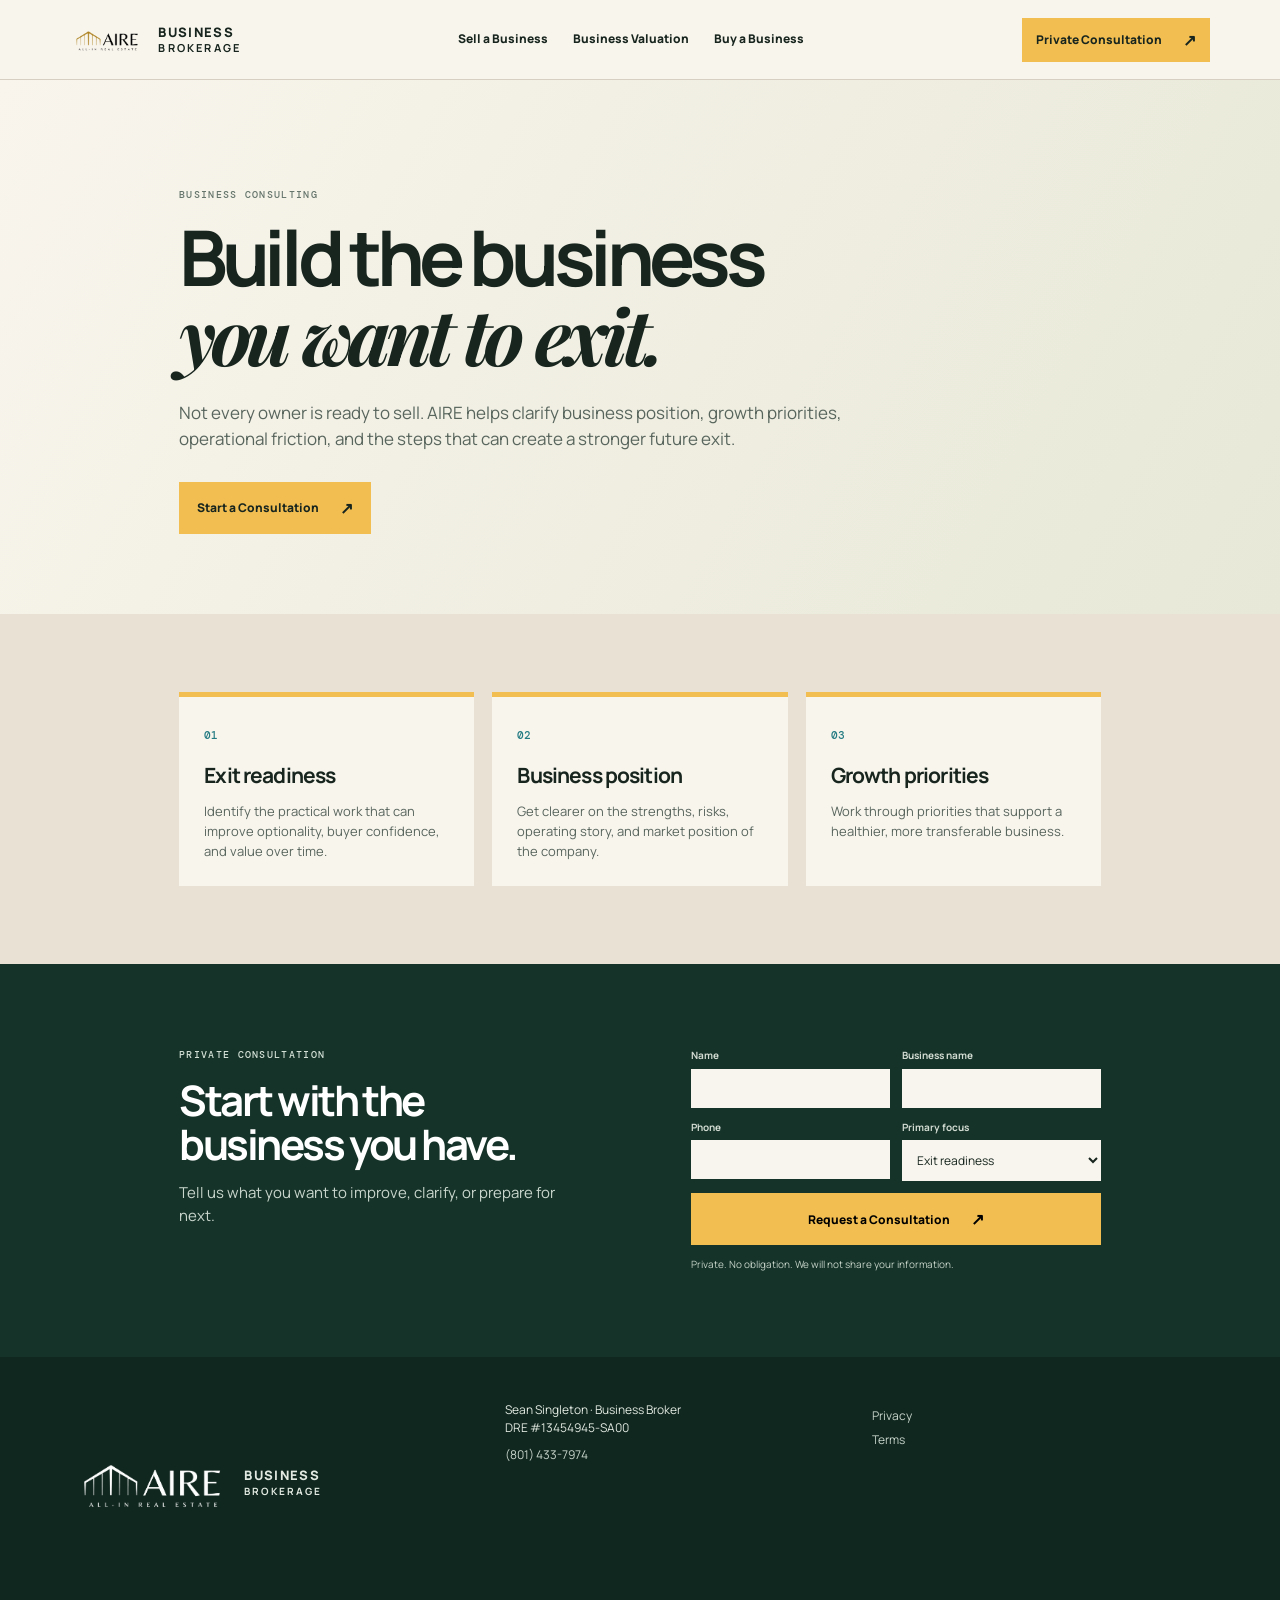
==== business-consulting.html @ a619235a "Add dedicated business brokerage conversion pages" ====
<!doctype html>
<html lang="en">
  <head><meta charset="utf-8" /><meta name="viewport" content="width=device-width, initial-scale=1" /><title>Business Consulting | AIRE Business Brokerage</title><meta name="description" content="Business consulting for owners planning growth, operational improvements, or a future exit." /><link rel="stylesheet" href="styles.css" /></head>
  <body>
    <header class="site-header"><a class="brand" href="index.html"><img src="assets/aire-logo-transparent-v2.png" alt="AIRE" /><span>BUSINESS<br /><b>BROKERAGE</b></span></a><nav><a href="sell-a-business.html">Sell a Business</a><a href="business-valuation.html">Business Valuation</a><a href="buy-a-business.html">Buy a Business</a></nav><a class="button button-small" href="#consult">Private Consultation <span>↗</span></a></header>
    <main class="conversion-page"><section class="page-hero"><p class="eyebrow">BUSINESS CONSULTING</p><h1>Build the business<br /><em>you want to exit.</em></h1><p>Not every owner is ready to sell. AIRE helps clarify business position, growth priorities, operational friction, and the steps that can create a stronger future exit.</p><a class="button" href="#consult">Start a Consultation <span>↗</span></a></section><section class="page-grid"><article><span>01</span><h2>Exit readiness</h2><p>Identify the practical work that can improve optionality, buyer confidence, and value over time.</p></article><article><span>02</span><h2>Business position</h2><p>Get clearer on the strengths, risks, operating story, and market position of the company.</p></article><article><span>03</span><h2>Growth priorities</h2><p>Work through priorities that support a healthier, more transferable business.</p></article></section><section class="form-panel" id="consult"><div><p class="eyebrow">PRIVATE CONSULTATION</p><h2>Start with the business you have.</h2><p>Tell us what you want to improve, clarify, or prepare for next.</p></div><form action="mailto:saltlakesingleton@gmail.com" method="post" enctype="text/plain"><label>Name<input required name="Name" /></label><label>Business name<input required name="Business name" /></label><label>Phone<input required name="Phone" type="tel" /></label><label>Primary focus<select name="Focus"><option>Exit readiness</option><option>Business position</option><option>Growth strategy</option><option>Other</option></select></label><button class="button" type="submit">Request a Consultation <span>↗</span></button><small>Private. No obligation. We will not share your information.</small></form></section></main>
    <footer><div class="footer-brand"><div class="brand"><img src="assets/aire-logo-transparent-v2.png" alt="AIRE" /><span>BUSINESS<br /><b>BROKERAGE</b></span></div></div><div class="footer-contact"><p>Sean Singleton · Business Broker<br /><span class="license">DRE #13454945-SA00</span></p><a href="tel:+18014337974">(801) 433-7974</a></div><div><a href="privacy.html">Privacy</a><a href="terms.html">Terms</a></div></footer>
  </body>
</html>
---- styles.css ----
@import url('https://fonts.googleapis.com/css2?family=DM+Mono:wght@400;500&family=Manrope:wght@400;500;600;700;800&family=Playfair+Display:ital,wght@0,600;0,700;1,600;1,700&display=swap');
:root{--ink:#17251e;--deep:#153329;--cream:#f8f5ed;--sand:#e9e2d4;--gold:#f2be52;--orange:#d95d39;--line:#d7d0c2;--muted:#58655d}*{box-sizing:border-box}html{scroll-behavior:smooth}body{margin:0;color:var(--ink);font:15px/1.55 Manrope,Arial,sans-serif;background:var(--cream)}a{text-decoration:none;color:inherit}.site-header{height:80px;position:sticky;top:0;z-index:4;background:rgba(248,245,237,.97);border-bottom:1px solid var(--line);padding:0 5.5vw;display:flex;align-items:center;justify-content:space-between;gap:25px}.brand{display:flex;align-items:center;gap:10px;font-size:11px;line-height:1.1;font-weight:800;letter-spacing:.12em}.brand b{font-size:10px;letter-spacing:.2em}.mark{width:37px;height:37px;display:grid;place-items:center;background:var(--orange);color:#fff;font-size:10px;border-radius:50%;letter-spacing:-.08em;font-weight:800}.site-header nav{display:flex;gap:25px;font-size:12px;font-weight:800}.site-header nav a:hover,.text-link:hover{color:var(--orange)}.button{border:0;cursor:pointer;background:var(--gold);font:800 12px Manrope,sans-serif;padding:15px 18px;display:inline-flex;align-items:center;justify-content:center;gap:21px;transition:transform .2s,background .2s}.button:hover{background:#ffd170;transform:translateY(-2px)}.button-small{padding:11px 14px}.text-link{font-weight:800;font-size:12px;display:inline-flex;gap:9px;align-items:center}.text-link span,.button span{font-size:16px}.hero{padding:82px 5.5vw 73px;min-height:680px;display:grid;grid-template-columns:1.07fr .93fr;gap:9vw;background:radial-gradient(circle at 83% 14%,#efe2b7 0,#efe2b700 28%),linear-gradient(120deg,#f9f5ed,#e7e8d7)}.eyebrow{font:500 10px 'DM Mono',monospace;letter-spacing:.13em;color:#65756b;margin:0 0 17px}.hero h1,.intro h2,.dark-section h2,.buy-section h2,.proof-section h2,.faq h2,.cta h2{font-size:clamp(41px,5.1vw,73px);letter-spacing:-.06em;line-height:1.02;margin:0}.hero h1 em{font-family:'Playfair Display',Georgia,serif}.hero-copy>p:not(.eyebrow){font-size:17px;max-width:620px;color:#46574d;margin:27px 0}.hero-actions{display:flex;align-items:center;gap:29px;margin-top:33px}.hero-proof{display:flex;gap:22px;flex-wrap:wrap;margin-top:87px;font:500 10px 'DM Mono',monospace;letter-spacing:.11em}.hero-proof span{border-top:1px solid var(--ink);padding-top:8px}.valuation-card{align-self:center;background:var(--deep);color:#fff;padding:35px 38px;box-shadow:14px 14px 0 var(--orange)}.valuation-card .eyebrow{color:#c6d6c9}.valuation-card h2{font-size:30px;line-height:1.1;letter-spacing:-.04em;margin:0}.valuation-card>p:not(.eyebrow){font-size:13px;color:#c8d4cb}.valuation-card form{display:grid;grid-template-columns:1fr 1fr;gap:12px;margin-top:21px}.valuation-card label{font-size:10px;font-weight:700;color:#d2dbd2}.valuation-card input,.valuation-card select{width:100%;display:block;margin-top:5px;border:0;border-radius:0;padding:10px;background:#f7f5ed;color:var(--ink);font:12px Manrope}.valuation-card form button{grid-column:1/-1;margin-top:4px}.valuation-card small{display:block;margin-top:13px;color:#b9c9bd;font-size:10px}.trust-bar{background:var(--orange);padding:23px 5.5vw;color:#1c261f;display:grid;grid-template-columns:repeat(3,1fr);gap:35px}.trust-bar div{border-left:1px solid rgba(0,0,0,.4);padding-left:15px}.trust-bar b{display:block;font-size:13px}.trust-bar span{font-size:11px}.intro{padding:116px 5.5vw}.intro-grid{display:grid;grid-template-columns:1.1fr .9fr;gap:10vw}.intro h2{font-size:52px}.intro-grid div>p{font-size:17px;color:var(--muted);margin:0 0 24px}.steps{display:grid;grid-template-columns:repeat(4,1fr);border-top:1px solid var(--line);margin-top:63px}.steps article{padding:23px 22px 5px 0;border-bottom:1px solid var(--line)}.steps article:not(:last-child){margin-right:24px}.steps b,.feature-grid span{font:500 11px 'DM Mono';color:var(--orange)}.steps h3{font-size:16px;margin:12px 0 6px}.steps p{font-size:12px;color:var(--muted);margin:0}.dark-section{background:var(--deep);color:white;padding:107px 5.5vw}.dark-section .eyebrow{color:#c2d3c3}.split{display:grid;grid-template-columns:1.15fr .85fr;gap:10vw;align-items:end}.split h2{font-size:55px}.split p{font-size:17px;color:#c5d1c8;margin:0}.feature-grid{margin-top:60px;display:grid;grid-template-columns:repeat(4,1fr);gap:18px}.feature-grid article{border-top:1px solid #66776c;padding-top:19px}.feature-grid h3{font-size:15px;margin:13px 0 8px}.feature-grid p{color:#b7c6ba;font-size:12px;margin:0}.buy-section{padding:112px 5.5vw;display:grid;grid-template-columns:1.1fr .9fr;gap:10vw;background:#e4e7dc}.buy-section h2{font-size:54px}.buy-section>div>p:not(.eyebrow){font-size:16px;max-width:590px;color:var(--muted);margin:22px 0 28px}.buy-section aside{padding:32px;background:var(--cream);border-top:6px solid var(--gold)}.buy-section aside>p{font:500 10px 'DM Mono';letter-spacing:.12em}.buy-section aside h3{font-size:26px;line-height:1.1;letter-spacing:-.04em;margin:22px 0}.buy-section ul{list-style:none;padding:0;margin:0}.buy-section li{padding:11px 0;border-top:1px solid var(--line);font-size:12px;font-weight:700}.buy-section li:before{content:'↗';color:var(--orange);margin-right:10px}.proof-section{padding:112px 5.5vw}.proof-section h2{font-size:52px;max-width:920px}.proof-grid{margin-top:55px;display:grid;grid-template-columns:repeat(3,1fr);gap:22px}.proof-grid article{padding:27px;background:var(--sand)}.proof-grid b{font-size:19px}.proof-grid p{font-size:13px;color:var(--muted)}.faq{padding:110px 16vw;background:#f1eee7}.faq h2{font-size:54px;margin-bottom:42px}.faq details{border-top:1px solid #beb9ae;padding:18px 0}.faq details:last-child{border-bottom:1px solid #beb9ae}.faq summary{cursor:pointer;font-size:16px;font-weight:800;list-style:none;display:flex;justify-content:space-between}.faq summary:after{content:'+';color:var(--orange);font-size:22px}.faq details[open] summary:after{content:'–'}.faq details p{max-width:780px;color:var(--muted);font-size:13px}.cta{text-align:center;padding:125px 5.5vw;background:var(--orange)}.cta .eyebrow{color:#35271d}.cta h2{font-size:62px}.cta>p:not(.eyebrow){font-size:16px}.cta div{display:flex;justify-content:center;align-items:center;gap:27px;margin-top:28px}footer{padding:44px 5.5vw;background:#10271f;color:#e1e9e1;display:grid;grid-template-columns:1.2fr 1fr 1fr;gap:30px;font-size:12px}footer a{display:block;margin:6px 0;color:#c7d4cb}footer a:hover{color:var(--gold)}footer p{margin:0 0 8px}
@media(max-width:850px){.site-header{padding:0 5vw}.site-header nav,.button-small{display:none}.hero,.intro-grid,.split,.buy-section{grid-template-columns:1fr;gap:45px}.hero,.intro,.dark-section,.buy-section,.proof-section,.cta{padding-left:5vw;padding-right:5vw}.hero{padding-top:60px}.valuation-card{padding:28px 23px}.hero-proof{margin-top:50px}.trust-bar{grid-template-columns:1fr;padding:22px 5vw;gap:15px}.steps,.feature-grid,.proof-grid{grid-template-columns:1fr 1fr}.steps article:not(:last-child){margin-right:0}.faq{padding:75px 5vw}.hero h1,.intro h2,.dark-section h2,.buy-section h2,.proof-section h2,.faq h2,.cta h2{font-size:41px}.cta div,.hero-actions{flex-wrap:wrap}footer{grid-template-columns:1fr;padding:36px 5vw}}
.brand img{width:74px;height:74px;object-fit:contain;flex:0 0 auto}.site-header .brand{gap:14px}.site-header .brand span{font-size:13px}.site-header .brand b{font-size:11px}footer .brand img{width:82px;height:82px}footer .brand span{font-size:13px}
.google-link{margin-top:26px;display:inline-flex;align-items:center;gap:10px;font-size:12px;font-weight:800;color:var(--deep);border-bottom:2px solid var(--orange);padding-bottom:5px}.google-link span{font-size:16px}.google-link img,.footer-google img{width:17px;height:17px;object-fit:contain}.footer-google{display:flex;align-items:center;gap:7px}.footer-brand{display:flex;flex-direction:column;align-items:flex-start;gap:13px}.footer-contact .ibba-badge{display:block;margin-top:16px}.ibba-badge img{display:block;width:142px;height:auto;object-fit:contain;opacity:.94}
footer .brand img{filter:brightness(0) invert(1);opacity:1}
footer .brand img{width:164px;height:164px}
.abc4-section{padding:105px 5.5vw;display:grid;grid-template-columns:1.15fr .85fr;gap:10vw;background:#e3dac9}.abc4-section h2{font-size:clamp(40px,4.7vw,64px);letter-spacing:-.06em;line-height:1.04;margin:0}.abc4-section>div>p:not(.eyebrow){font-size:17px;color:var(--muted);max-width:650px;margin:23px 0}.abc4-section figure{margin:0;position:relative;min-height:425px;background:#151b1d;overflow:hidden}.abc4-section figure>img{width:100%;height:100%;position:absolute;inset:0;object-fit:cover;object-position:center 28%;filter:saturate(.92) contrast(1.04)}.abc4-section figcaption{position:absolute;left:0;right:0;bottom:0;background:linear-gradient(transparent,rgba(9,17,18,.96) 48%);padding:68px 29px 25px;color:#fff;display:flex;flex-direction:column}.abc4-section figcaption span{font:500 11px 'DM Mono';letter-spacing:.17em;color:var(--gold)}.abc4-section figcaption b{font-size:28px;line-height:1;letter-spacing:-.05em;margin:12px 0}.abc4-section figcaption i{font:500 9px 'DM Mono';letter-spacing:.09em;color:#d6e1da}@media(max-width:850px){.abc4-section{grid-template-columns:1fr;padding:75px 5vw;gap:38px}.abc4-section figure{min-height:460px}}
.site-header{background:rgba(247,250,252,.97)}

/* AIRE blue palette — replaces the prior warm gold/yellow system. */
:root{--cream:#f7fafc;--sand:#e3edf4;--gold:#3d8fc2;--line:#cedde6;--muted:#50636e}
.button:hover{background:#63add7}
.hero{background:radial-gradient(circle at 83% 14%,#d5e8f3 0,#d5e8f300 28%),linear-gradient(120deg,#f7fafc,#e7f1f6)}
.valuation-card input,.valuation-card select{background:#f9fcfe}
.buy-section{background:#e7f1f6}
.abc4-section{background:#dbeaf3}
.faq{background:#eef4f8}
.faq details,.faq details:last-child{border-color:#c8d8e2}

/* Accent swap: red/orange surfaces become AIRE blue; blue surfaces become refined red. */
:root{--cream:#fcf8f7;--sand:#f3e7e3;--gold:#c95b4b;--orange:#3d8fc2;--line:#e2cdc6;--muted:#5f5c61}
.button:hover{background:#df7a6a}
.hero{background:radial-gradient(circle at 83% 14%,#f3deda 0,#f3deda00 28%),linear-gradient(120deg,#fcf8f7,#f7ebe8)}
.buy-section{background:#f7eae7}
.abc4-section{background:#f2dfda}
.faq{background:#f9efed}
.faq details,.faq details:last-child{border-color:#dfc8c1}

/* Original template palette restored. */
:root{--ink:#17251e;--deep:#153329;--cream:#f8f5ed;--sand:#e9e2d4;--gold:#f2be52;--orange:#d95d39;--line:#d7d0c2;--muted:#58655d}
.site-header{background:rgba(248,245,237,.97)}
.button:hover{background:#ffd170}
.hero{background:radial-gradient(circle at 83% 14%,#efe2b7 0,#efe2b700 28%),linear-gradient(120deg,#f9f5ed,#e7e8d7)}
.valuation-card input,.valuation-card select{background:#f7f5ed}
.buy-section{background:#e4e7dc}
.abc4-section{background:#e3dac9}
.faq{background:#f1eee7}
.faq details,.faq details:last-child{border-color:#beb9ae}

/* Warm original palette with a refined teal accent in place of red/orange. */
:root{--orange:#247b82}

/* Conversion upgrade pass */
.broker-section{padding:100px 5.5vw;display:grid;grid-template-columns:.7fr 1.3fr;gap:10vw;align-items:center;background:var(--cream)}
.broker-mark{min-height:275px;background:var(--deep);display:flex;flex-direction:column;justify-content:center;align-items:center;color:#fff;box-shadow:13px 13px 0 var(--gold)}
.broker-mark span{font:600 96px/1 'Playfair Display',Georgia,serif;letter-spacing:-.1em}.broker-mark small{margin-top:22px;font:500 10px/1.45 'DM Mono',monospace;letter-spacing:.2em;text-align:center;color:#c9d7cb}
.broker-section h2,.confidential-section h2,.opportunity-section h2{font-size:clamp(40px,4.7vw,61px);line-height:1.04;letter-spacing:-.06em;margin:0}.broker-section>div>p:not(.eyebrow),.confidential-section>div>p:not(.eyebrow),.opportunity-section>div>p:not(.eyebrow){max-width:640px;font-size:16px;color:var(--muted);margin:22px 0 25px}.broker-points{display:flex;flex-wrap:wrap;gap:10px;margin:0 0 24px}.broker-points span{font:500 9px 'DM Mono',monospace;letter-spacing:.12em;border:1px solid var(--line);padding:7px 9px}
.confidential-section{padding:102px 5.5vw;background:var(--sand);display:grid;grid-template-columns:.95fr 1.05fr;gap:9vw;align-items:center}.confidential-flow{display:grid;gap:1px;background:var(--line)}.confidential-flow article{padding:20px 22px;background:var(--cream);display:grid;grid-template-columns:48px 1fr;column-gap:15px}.confidential-flow b{grid-row:1/3;font:500 14px 'DM Mono',monospace;color:var(--orange)}.confidential-flow h3{margin:0;font-size:16px}.confidential-flow p{grid-column:2;margin:5px 0 0;color:var(--muted);font-size:12px}
.opportunity-section{padding:100px 5.5vw;display:grid;grid-template-columns:1.15fr .85fr;gap:10vw;align-items:center;background:var(--cream)}.opportunity-card{padding:35px;background:var(--deep);color:#fff;display:flex;flex-direction:column;align-items:flex-start;gap:22px;box-shadow:12px 12px 0 var(--orange)}.opportunity-card span{font:500 10px 'DM Mono',monospace;letter-spacing:.14em;color:#c6d6c9}.opportunity-card b{font-size:27px;line-height:1.08;letter-spacing:-.05em;max-width:290px}
.review-callout{margin-top:55px;padding:28px 30px;border:1px solid var(--line);display:flex;justify-content:space-between;align-items:center;gap:30px}.review-callout h3{font-size:21px;letter-spacing:-.04em;margin:0}.review-callout p:not(.eyebrow){margin:7px 0 0;color:var(--muted);font-size:13px}
.mobile-cta{display:none}
@media(max-width:850px){.broker-section,.confidential-section,.opportunity-section{grid-template-columns:1fr;gap:37px;padding:75px 5vw}.broker-mark{min-height:220px;max-width:360px}.broker-mark span{font-size:76px}.review-callout{display:block;padding:24px}.review-callout .google-link{margin-top:20px}.mobile-cta{position:fixed;z-index:9;display:grid;grid-template-columns:1fr 1.35fr;left:0;right:0;bottom:0;background:var(--deep);box-shadow:0 -4px 18px rgba(0,0,0,.2)}.mobile-cta a{padding:15px 10px;text-align:center;color:#fff;font-weight:800;font-size:12px}.mobile-cta a:last-child{background:var(--gold);color:var(--ink)}body{padding-bottom:54px}}

.packages-section{padding:112px 5.5vw;background:var(--deep);color:#fff}.package-heading{max-width:790px}.package-heading h2{font-size:clamp(42px,5vw,66px);letter-spacing:-.06em;line-height:1.03;margin:0}.package-heading h2 em{font-family:'Playfair Display',Georgia,serif}.package-heading>p:not(.eyebrow){margin:22px 0 0;color:#c7d6cb;font-size:16px;max-width:650px}.packages-section .eyebrow{color:#d3e0d6}.package-grid{display:grid;grid-template-columns:repeat(3,1fr);gap:16px;margin-top:58px}.package-grid article{display:flex;flex-direction:column;padding:29px;background:#f7f5ed;color:var(--ink);min-height:380px;border-top:6px solid var(--gold)}.package-grid .package-featured{background:var(--orange);color:#fff;border-top-color:#fff;box-shadow:9px 9px 0 var(--gold)}.package-label{font:500 10px 'DM Mono',monospace;letter-spacing:.13em;margin:0;color:var(--orange)}.package-featured .package-label{color:#d9efee}.package-grid h3{font-size:30px;letter-spacing:-.05em;margin:19px 0 10px}.package-grid h3 strong{font-size:49px}.package-summary{font-size:13px;line-height:1.55;min-height:64px;margin:0;color:var(--muted)}.package-featured .package-summary{color:#eff9f8}.package-grid ul{list-style:none;padding:0;margin:20px 0 24px;border-top:1px solid var(--line)}.package-grid li{font-size:12px;font-weight:700;padding:9px 0;border-bottom:1px solid var(--line)}.package-grid li:before{content:'✓';color:var(--orange);margin-right:9px}.package-featured li{border-color:rgba(255,255,255,.25)}.package-featured li:before{color:#fff}.package-grid a:last-child{margin-top:auto;align-self:flex-start}.package-featured .button{background:#fff;color:var(--deep)}.package-featured .button:hover{background:#f4eacb}.package-note{margin:25px 0 0;color:#b9cbc0;font-size:11px}@media(max-width:850px){.packages-section{padding:75px 5vw}.package-grid{grid-template-columns:1fr}.package-grid article{min-height:auto}.package-summary{min-height:0}}
.hero{position:relative;isolation:isolate;overflow:hidden;background:#e7e8d7}
.hero-video{position:absolute;inset:0;z-index:0;width:100%;height:100%;object-fit:cover;object-position:center;opacity:.34;filter:saturate(.82) contrast(1.04);pointer-events:none}
.hero:before{content:"";position:absolute;inset:0;z-index:1;background:linear-gradient(90deg,rgba(249,245,237,.94) 0%,rgba(249,245,237,.74) 48%,rgba(249,245,237,.44) 100%);pointer-events:none}
.hero-copy,.hero .valuation-card{position:relative;z-index:2}
@media(max-width:850px){.hero-video{opacity:.24}.hero:before{background:rgba(249,245,237,.8)}}

/* Preserve the full video frame instead of cropping a portrait clip to the wide hero. */
.hero-video{object-fit:contain;object-position:center center;background:var(--deep)}

/* Full-color video treatment with only the contrast needed for readable copy. */
.hero-video{opacity:1;filter:none}
.hero:before{background:linear-gradient(90deg,rgba(249,245,237,.9) 0%,rgba(249,245,237,.64) 47%,rgba(249,245,237,.16) 100%)}

.broker-photo{margin:0;min-height:350px;box-shadow:13px 13px 0 var(--gold);overflow:hidden;background:var(--deep)}
.broker-photo img{display:block;width:100%;height:100%;min-height:350px;object-fit:cover;object-position:center}
@media(max-width:850px){.broker-photo,.broker-photo img{min-height:280px}.broker-photo{max-width:560px}}

.consulting-section{padding:108px 5.5vw;display:grid;grid-template-columns:.9fr 1.1fr;gap:10vw;align-items:center;background:var(--sand)}
.consulting-section h2{font-size:clamp(41px,4.7vw,62px);line-height:1.04;letter-spacing:-.06em;margin:0}.consulting-section>div>p:not(.eyebrow){font-size:16px;color:var(--muted);margin:22px 0 28px;max-width:580px}.consulting-grid{display:grid;gap:1px;background:var(--line)}.consulting-grid article{background:var(--cream);padding:22px;display:grid;grid-template-columns:47px 1fr;column-gap:14px}.consulting-grid span{grid-row:1/3;font:500 12px 'DM Mono',monospace;color:var(--orange)}.consulting-grid h3{margin:0;font-size:17px}.consulting-grid p{grid-column:2;margin:5px 0 0;font-size:12px;color:var(--muted)}
@media(max-width:850px){.consulting-section{grid-template-columns:1fr;gap:38px;padding:75px 5vw}}

/* Dedicated conversion pages */
.conversion-page{background:var(--cream)}.page-hero{padding:108px 14vw 80px;background:linear-gradient(120deg,#f9f5ed,#e7e8d7)}.page-hero h1,.legal-page h1{font-size:clamp(46px,6vw,78px);letter-spacing:-.07em;line-height:1.01;margin:0}.page-hero h1 em{font-family:'Playfair Display',Georgia,serif}.page-hero>p:not(.eyebrow){max-width:720px;margin:25px 0 29px;font-size:17px;color:var(--muted)}.page-grid{padding:78px 14vw;display:grid;grid-template-columns:repeat(3,1fr);gap:18px;background:var(--sand)}.page-grid article{padding:25px;background:var(--cream);border-top:5px solid var(--gold)}.page-grid span{font:500 11px 'DM Mono',monospace;color:var(--orange)}.page-grid h2{font-size:21px;letter-spacing:-.04em;margin:14px 0 9px}.page-grid p{font-size:13px;color:var(--muted);margin:0}.form-panel{padding:84px 14vw;display:grid;grid-template-columns:1fr 1fr;gap:8vw;background:var(--deep);color:#fff}.form-panel h2{font-size:42px;letter-spacing:-.06em;line-height:1.05;margin:0}.form-panel>div>p:not(.eyebrow){color:#c9d6cd;font-size:15px}.form-panel .eyebrow{color:#d3e0d6}.form-panel form{display:grid;grid-template-columns:1fr 1fr;gap:12px}.form-panel label{font-size:10px;font-weight:700;color:#d2dbd2}.form-panel input,.form-panel select{width:100%;display:block;margin-top:5px;border:0;padding:11px;background:#f7f5ed;color:var(--ink);font:12px Manrope}.form-panel button,.form-panel small{grid-column:1/-1}.form-panel small{color:#c5d2c8;font-size:10px}.legal-page{max-width:880px;padding:100px 8vw;margin:auto}.legal-page>p{font-size:16px;color:var(--muted);max-width:720px}.legal-page h2{font-size:22px;margin:35px 0 8px}.legal-page a{color:var(--orange);font-weight:800}.legal-note{margin-top:50px;font-size:11px!important;color:#7b766d!important}
@media(max-width:850px){.page-hero{padding:75px 5vw 62px}.page-grid{padding:60px 5vw;grid-template-columns:1fr}.form-panel{padding:65px 5vw;grid-template-columns:1fr;gap:35px}.form-panel form{grid-template-columns:1fr}.legal-page{padding:75px 5vw}.page-hero h1,.legal-page h1{font-size:45px}}
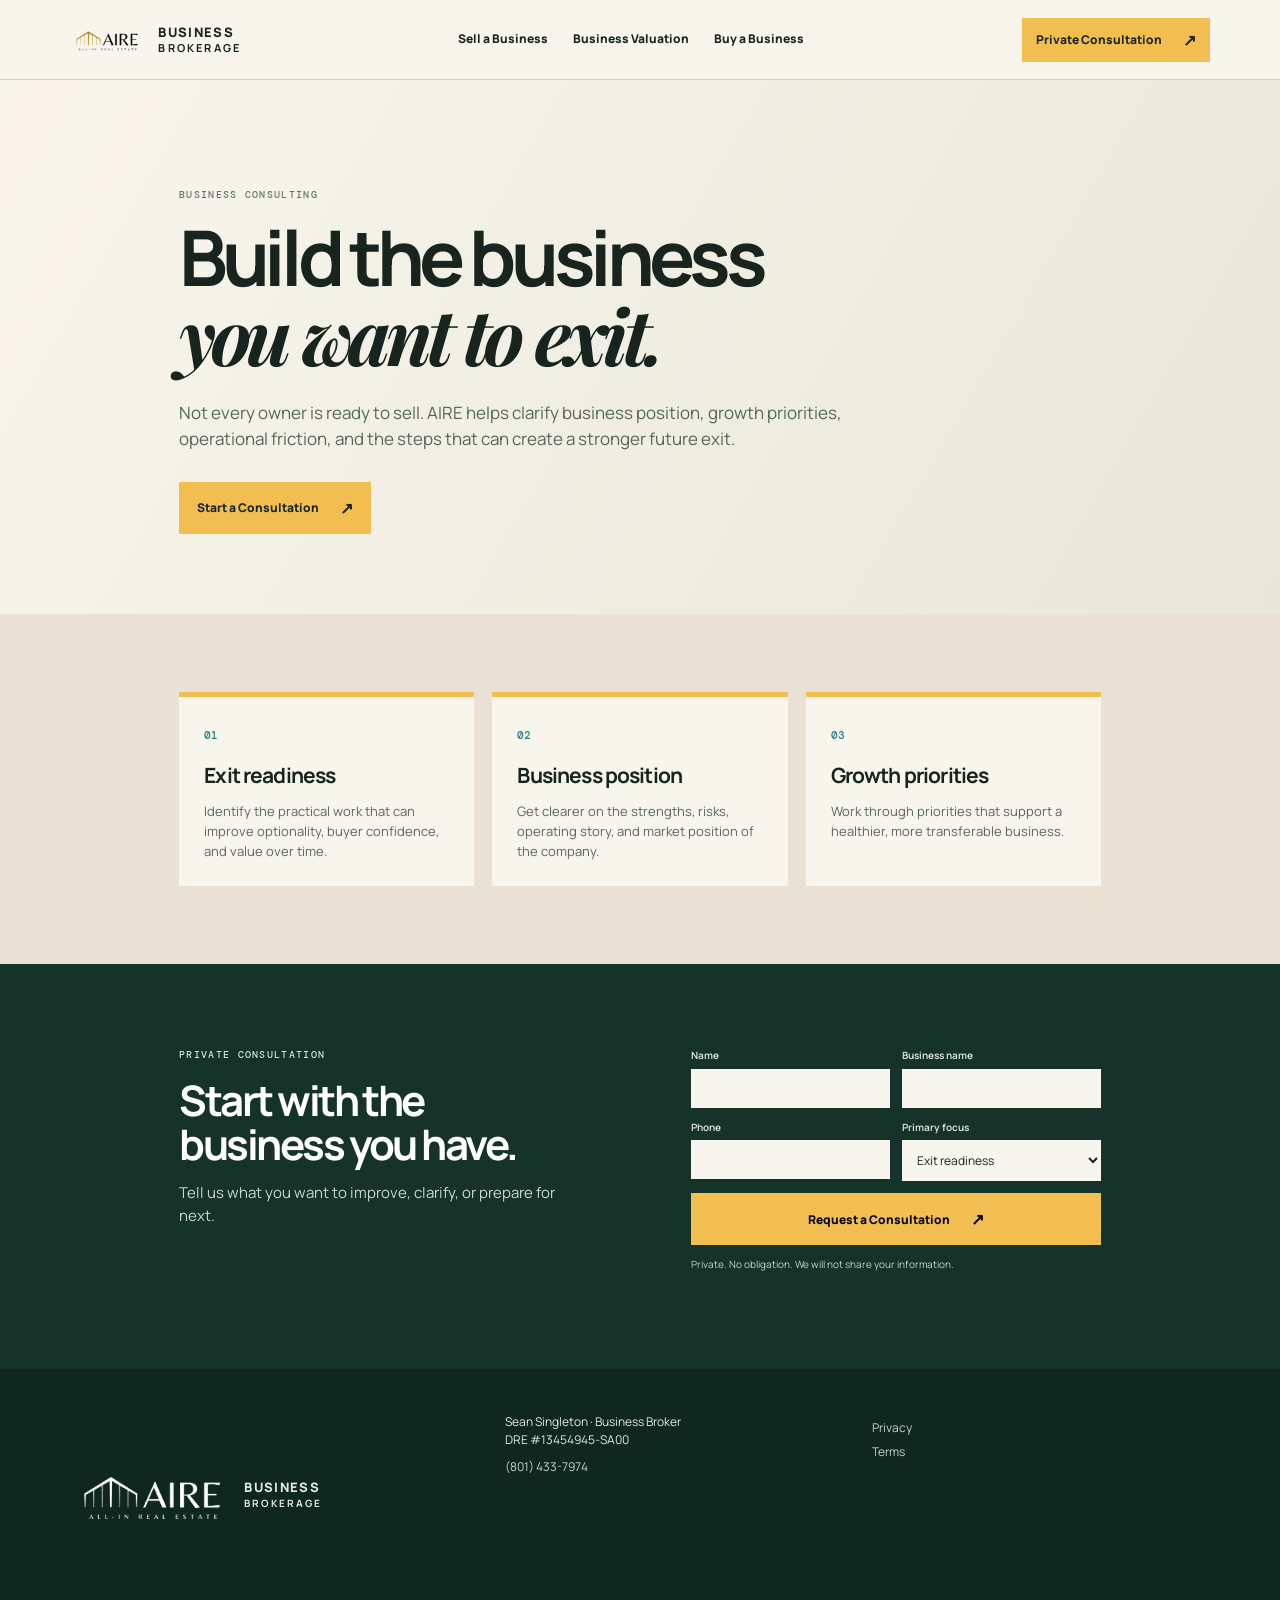
==== commit 87618ba3: "Add secure Lofty intake endpoint" ====
--- a/business-consulting.html
+++ b/business-consulting.html
@@ -2,6 +2,7 @@
 <html lang="en">
   <head><meta charset="utf-8" /><meta name="viewport" content="width=device-width, initial-scale=1" /><title>Business Consulting | AIRE Business Brokerage</title><meta name="description" content="Business consulting for owners planning growth, operational improvements, or a future exit." /><link rel="stylesheet" href="styles.css" /></head>
   <body>
+    <script src="intake.js" defer></script>
     <header class="site-header"><a class="brand" href="index.html"><img src="assets/aire-logo-transparent-v2.png" alt="AIRE" /><span>BUSINESS<br /><b>BROKERAGE</b></span></a><nav><a href="sell-a-business.html">Sell a Business</a><a href="business-valuation.html">Business Valuation</a><a href="buy-a-business.html">Buy a Business</a></nav><a class="button button-small" href="#consult">Private Consultation <span>↗</span></a></header>
     <main class="conversion-page"><section class="page-hero"><p class="eyebrow">BUSINESS CONSULTING</p><h1>Build the business<br /><em>you want to exit.</em></h1><p>Not every owner is ready to sell. AIRE helps clarify business position, growth priorities, operational friction, and the steps that can create a stronger future exit.</p><a class="button" href="#consult">Start a Consultation <span>↗</span></a></section><section class="page-grid"><article><span>01</span><h2>Exit readiness</h2><p>Identify the practical work that can improve optionality, buyer confidence, and value over time.</p></article><article><span>02</span><h2>Business position</h2><p>Get clearer on the strengths, risks, operating story, and market position of the company.</p></article><article><span>03</span><h2>Growth priorities</h2><p>Work through priorities that support a healthier, more transferable business.</p></article></section><section class="form-panel" id="consult"><div><p class="eyebrow">PRIVATE CONSULTATION</p><h2>Start with the business you have.</h2><p>Tell us what you want to improve, clarify, or prepare for next.</p></div><form action="mailto:saltlakesingleton@gmail.com" method="post" enctype="text/plain"><label>Name<input required name="Name" /></label><label>Business name<input required name="Business name" /></label><label>Phone<input required name="Phone" type="tel" /></label><label>Primary focus<select name="Focus"><option>Exit readiness</option><option>Business position</option><option>Growth strategy</option><option>Other</option></select></label><button class="button" type="submit">Request a Consultation <span>↗</span></button><small>Private. No obligation. We will not share your information.</small></form></section></main>
     <footer><div class="footer-brand"><div class="brand"><img src="assets/aire-logo-transparent-v2.png" alt="AIRE" /><span>BUSINESS<br /><b>BROKERAGE</b></span></div></div><div class="footer-contact"><p>Sean Singleton · Business Broker<br /><span class="license">DRE #13454945-SA00</span></p><a href="tel:+18014337974">(801) 433-7974</a></div><div><a href="privacy.html">Privacy</a><a href="terms.html">Terms</a></div></footer>
--- a/styles.css
+++ b/styles.css
@@ -77,3 +77,6 @@
 /* Dedicated conversion pages */
 .conversion-page{background:var(--cream)}.page-hero{padding:108px 14vw 80px;background:linear-gradient(120deg,#f9f5ed,#e7e8d7)}.page-hero h1,.legal-page h1{font-size:clamp(46px,6vw,78px);letter-spacing:-.07em;line-height:1.01;margin:0}.page-hero h1 em{font-family:'Playfair Display',Georgia,serif}.page-hero>p:not(.eyebrow){max-width:720px;margin:25px 0 29px;font-size:17px;color:var(--muted)}.page-grid{padding:78px 14vw;display:grid;grid-template-columns:repeat(3,1fr);gap:18px;background:var(--sand)}.page-grid article{padding:25px;background:var(--cream);border-top:5px solid var(--gold)}.page-grid span{font:500 11px 'DM Mono',monospace;color:var(--orange)}.page-grid h2{font-size:21px;letter-spacing:-.04em;margin:14px 0 9px}.page-grid p{font-size:13px;color:var(--muted);margin:0}.form-panel{padding:84px 14vw;display:grid;grid-template-columns:1fr 1fr;gap:8vw;background:var(--deep);color:#fff}.form-panel h2{font-size:42px;letter-spacing:-.06em;line-height:1.05;margin:0}.form-panel>div>p:not(.eyebrow){color:#c9d6cd;font-size:15px}.form-panel .eyebrow{color:#d3e0d6}.form-panel form{display:grid;grid-template-columns:1fr 1fr;gap:12px}.form-panel label{font-size:10px;font-weight:700;color:#d2dbd2}.form-panel input,.form-panel select{width:100%;display:block;margin-top:5px;border:0;padding:11px;background:#f7f5ed;color:var(--ink);font:12px Manrope}.form-panel button,.form-panel small{grid-column:1/-1}.form-panel small{color:#c5d2c8;font-size:10px}.legal-page{max-width:880px;padding:100px 8vw;margin:auto}.legal-page>p{font-size:16px;color:var(--muted);max-width:720px}.legal-page h2{font-size:22px;margin:35px 0 8px}.legal-page a{color:var(--orange);font-weight:800}.legal-note{margin-top:50px;font-size:11px!important;color:#7b766d!important}
 @media(max-width:850px){.page-hero{padding:75px 5vw 62px}.page-grid{padding:60px 5vw;grid-template-columns:1fr}.form-panel{padding:65px 5vw;grid-template-columns:1fr;gap:35px}.form-panel form{grid-template-columns:1fr}.legal-page{padding:75px 5vw}.page-hero h1,.legal-page h1{font-size:45px}}
+
+/* Intake endpoint support. Honeypot remains inaccessible to visitors. */
+.hp-field{position:absolute!important;left:-10000px!important;width:1px!important;height:1px!important;overflow:hidden!important}.intake-status{grid-column:1/-1;margin:0;font-size:12px;font-weight:700;color:#ffd170}.intake-status.success{color:#d7f0c8}.valuation-card .intake-status{color:#ffe095}.valuation-card .intake-status.success{color:#d7f0c8}
